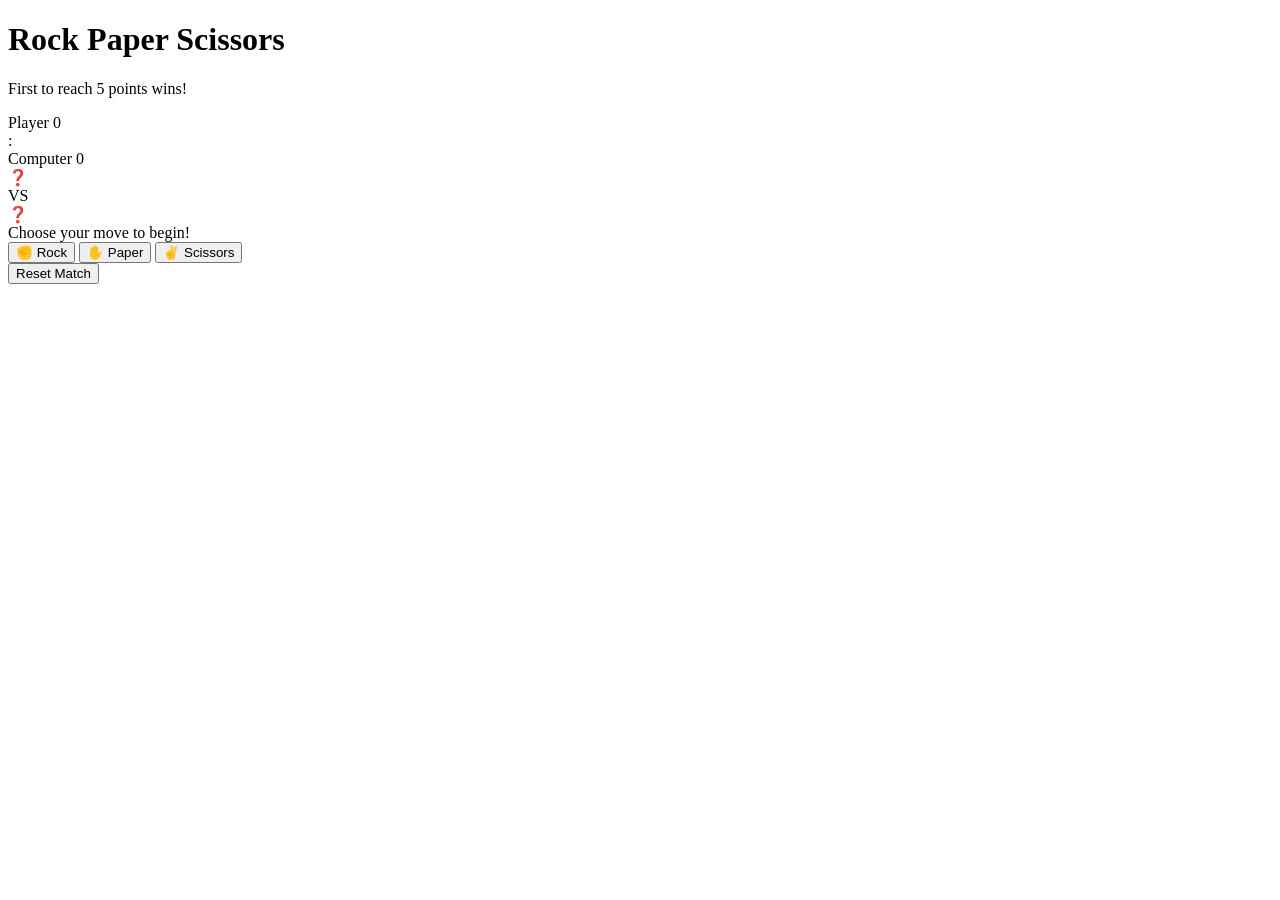
==== index.html @ 24e026cf "html structure layout" ====
<!DOCTYPE html>
<html lang="en">
<head>
<meta charset="UTF-8">
    <meta name="viewport" content="width=device-width, initial-scale=1.0">
  <title>Rock Paper Scissors - Classic Game</title>
 <link rel="stylesheet" href="style.css">
</head>
<body>
<div class="game-card">
  <header class="header">
<h1>Rock Paper Scissors</h1>
      <p>First to reach 5 points wins!</p>
    </header>
<section class="scoreboard">
      <div class="score-box">
    <span class="label">Player</span>
  <span id="player-score" class="score">0</span>
</div>
<div class="divider">:</div>
        <div class="score-box">
 <span class="label">Computer</span>
    <span id="computer-score" class="score">0</span>
        </div>
</section>
      <section class="arena">
 <div class="choices-display">
    <div id="player-card" class="choice-card">❓</div>
  <span class="vs-badge">VS</span>
       <div id="computer-card" class="choice-card">❓</div>
</div>
  <div id="message" class="message-banner">Choose your move to begin!</div>
</section>
  <section class="controls">
<button class="btn choice-btn" data-choice="rock">
     <span class="icon">✊</span>
    <span>Rock</span>
 </button>
      <button class="btn choice-btn" data-choice="paper">
   <span class="icon">✋</span>
 <span>Paper</span>
     </button>
  <button class="btn choice-btn" data-choice="scissors">
 <span class="icon">✌️</span>
        <span>Scissors</span>
    </button>
 </section>
      <button id="reset-btn" class="btn reset-btn">Reset Match</button>
 </div>
<script src="script.js"></script>
</body>
</html>
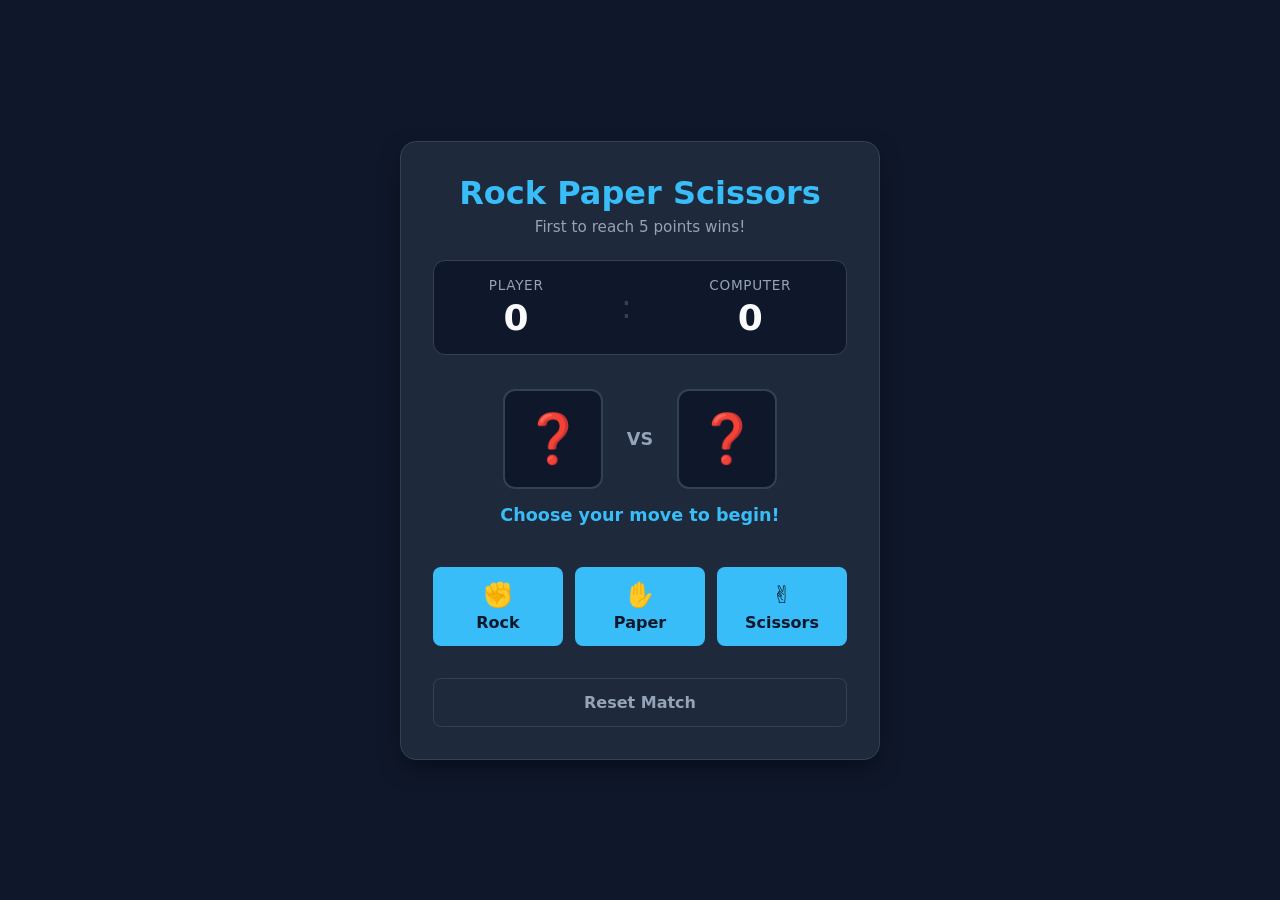
==== commit f36b6c36: "javascript logic" ====
--- a/index.html
+++ b/index.html
@@ -4,7 +4,7 @@
 <meta charset="UTF-8">
     <meta name="viewport" content="width=device-width, initial-scale=1.0">
   <title>Rock Paper Scissors - Classic Game</title>
- <link rel="stylesheet" href="style.css">
+ <link rel="stylesheet" href="styles.css">
 </head>
 <body>
 <div class="game-card">
--- a/styles.css
+++ b/styles.css
@@ -0,0 +1,175 @@
+:root{
+--bg-color: #0f172a;
+--card-bg: #1e293b;
+--accent-color: #38bdf8;
+--accent-hover: #0284c7;
+--text-main: #f8fafc;
+--text-sub: #94a3b8;
+--border-color: #334155;
+--win-color: #22c55e;
+--loss-color: #ef4444;
+--draw-color: #eab308;
+}
+*{
+box-sizing: border-box;
+margin: 0;
+padding: 0;
+font-family: system-ui, -apple-system, BlinkMacSystemFont, 'Segoe UI', Roboto, Oxygen, Ubuntu, Cantarell, sans-serif;
+}
+body{
+background-color: var(--bg-color);
+color: var(--text-main);
+min-height: 100vh;
+display: flex;
+justify-content: center;
+align-items: center;
+padding: 20px;
+}
+.game-card{
+background-color: var(--card-bg);
+border: 1px solid var(--border-color);
+border-radius: 16px;
+padding: 32px;
+width: 100%;
+max-width: 480px;
+box-shadow: 0 10px 25px -5px rgba(0, 0, 0, 0.5);
+display: flex;
+flex-direction: column;
+gap: 24px;
+}
+.header{
+text-align: center;
+}
+.header h1{
+color: var(--accent-color);
+font-size: 2rem;
+margin-bottom: 6px;
+}
+.header p{
+color: var(--text-sub);
+font-size: 0.95rem;
+}
+.scoreboard{
+display: flex;
+justify-content: space-around;
+align-items: center;
+background-color: var(--bg-color);
+border: 1px solid var(--border-color);
+padding: 16px;
+border-radius: 12px;
+}
+.score-box{
+display: flex;
+flex-direction: column;
+align-items: center;
+gap: 4px;
+}
+.score-box .label{
+font-size: 0.85rem;
+color: var(--text-sub);
+text-transform: uppercase;
+letter-spacing: 0.05em;
+}
+.score-box .score{
+font-size: 2.25rem;
+font-weight: 700;
+}
+.divider{
+font-size: 2rem;
+color: var(--border-color);
+font-weight: 300;
+}
+.arena{
+display: flex;
+flex-direction: column;
+align-items: center;
+gap: 16px;
+margin: 10px 0;
+}
+.choices-display{
+display: flex;
+justify-content: center;
+align-items: center;
+gap: 24px;
+width: 100%;
+}
+.choice-card{
+width: 100px;
+height: 100px;
+background-color: var(--bg-color);
+border: 2px solid var(--border-color);
+border-radius: 12px;
+display: flex;
+justify-content: center;
+align-items: center;
+font-size: 3rem;
+transition: transform 0.2s ease, border-color 0.2s ease;
+}
+.choice-card.win{
+border-color: var(--win-color);
+transform: scale(1.05);
+}
+.choice-card.loss{
+border-color: var(--loss-color);
+}
+.choice-card.draw{
+border-color: var(--draw-color);
+}
+.vs-badge{
+font-weight: 800;
+color: var(--text-sub);
+font-size: 1.1rem;
+}
+.message-banner{
+font-size: 1.1rem;
+font-weight: 600;
+text-align: center;
+min-height: 28px;
+color: var(--accent-color);
+}
+.message-banner.win{ color: var(--win-color); }
+.message-banner.loss{ color: var(--loss-color); }
+.message-banner.draw{ color: var(--draw-color); }
+.controls{
+display: flex;
+gap: 12px;
+}
+.btn{
+border: none;
+border-radius: 8px;
+padding: 14px;
+font-size: 1rem;
+font-weight: 600;
+cursor: pointer;
+transition: background-color 0.2s ease, transform 0.1s ease;
+}
+.btn:active{
+transform: scale(0.97);
+}
+.choice-btn{
+flex: 1;
+background-color: var(--accent-color);
+color: var(--bg-color);
+display: flex;
+flex-direction: column;
+align-items: center;
+gap: 4px;
+}
+.choice-btn:hover{
+background-color: var(--accent-hover);
+color: var(--text-main);
+}
+.choice-btn span.icon{
+font-size: 1.5rem;
+}
+.reset-btn{
+width: 100%;
+background-color: transparent;
+color: var(--text-sub);
+border: 1px solid var(--border-color);
+margin-top: 8px;
+}
+.reset-btn:hover{
+background-color: var(--bg-color);
+color: var(--text-main);
+}
